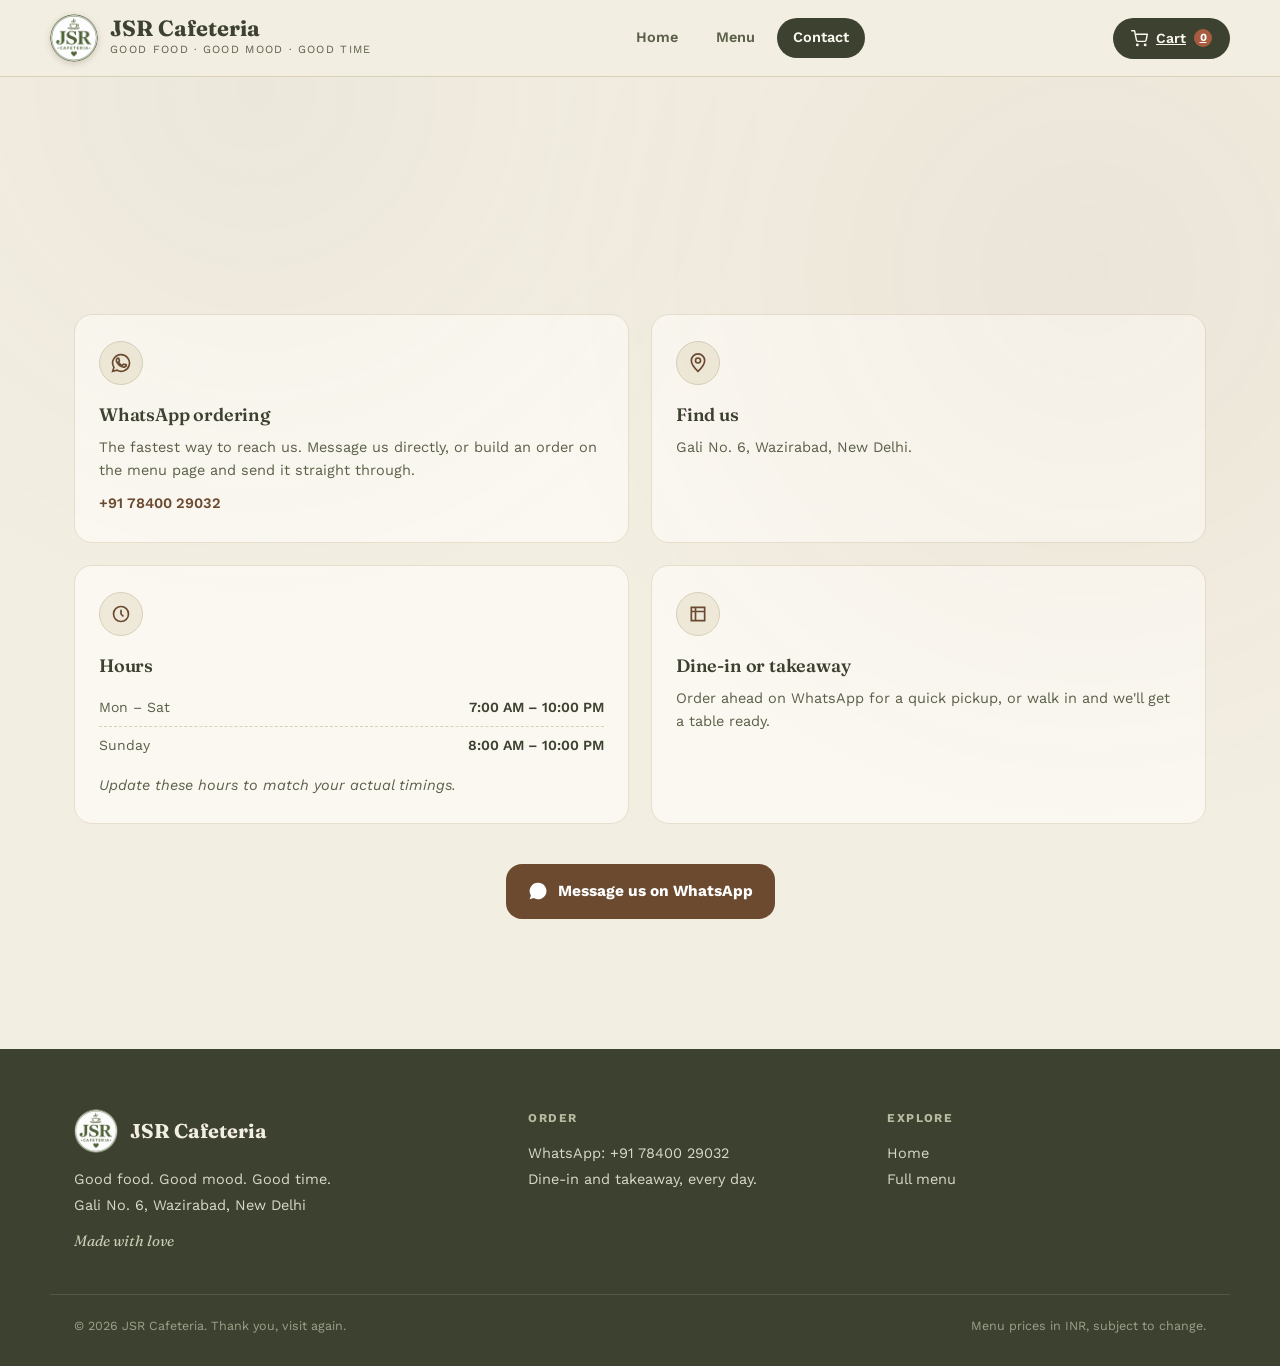
==== contact.html @ 64169c13 "Initial commit" ====
<!DOCTYPE html>
<html lang="en">
<head>
<meta charset="UTF-8">
<meta name="viewport" content="width=device-width, initial-scale=1.0">
<title>Contact | JSR Cafeteria</title>
<link rel="preconnect" href="https://fonts.googleapis.com">
<link rel="preconnect" href="https://fonts.gstatic.com" crossorigin>
<link href="https://fonts.googleapis.com/css2?family=Fraunces:ital,opsz,wght@0,9..144,400;0,9..144,500;0,9..144,600;0,9..144,700;1,9..144,500&family=Work+Sans:wght@400;500;600;700&display=swap" rel="stylesheet">
<link rel="icon" href="assets/favicon.ico" sizes="any">
<link rel="icon" href="assets/favicon-32.png" type="image/png" sizes="32x32">
<link rel="icon" href="assets/favicon-192.png" type="image/png" sizes="192x192">
<link rel="apple-touch-icon" href="assets/apple-touch-icon.png">
<link rel="stylesheet" href="assets/style.css">
</head>
<body>

<header>
  <div class="header-inner wrap" style="padding-left:0;padding-right:0;">
    <a class="brand" href="index.html">
      <img src="assets/logo.png" alt="JSR Cafeteria logo">
      <div class="brand-text">
        <div class="name">JSR Cafeteria</div>
        <div class="tag">Good food &middot; Good mood &middot; Good time</div>
      </div>
    </a>
    <nav class="main-nav" id="mainNav">
      <a href="index.html">Home</a>
      <a href="menu.html">Menu</a>
      <a href="contact.html" class="active">Contact</a>
    </nav>
    <div class="header-right">
      <a class="cart-btn" href="menu.html" aria-label="Go to cart">
        <svg width="17" height="17" viewBox="0 0 24 24" fill="none" stroke="currentColor" stroke-width="2" stroke-linecap="round" stroke-linejoin="round"><circle cx="9" cy="21" r="1"></circle><circle cx="20" cy="21" r="1"></circle><path d="M1 1h4l2.68 13.39a2 2 0 0 0 2 1.61h9.72a2 2 0 0 0 2-1.61L23 6H6"></path></svg>
        <span>Cart</span>
        <span class="cart-count">0</span>
      </a>
      <button class="nav-toggle" id="navToggle" aria-label="Toggle menu">
        <svg viewBox="0 0 24 24" fill="none" stroke="currentColor" stroke-width="2"><path d="M3 6h18M3 12h18M3 18h18"/></svg>
      </button>
    </div>
  </div>
</header>

<main class="wrap" style="padding:60px 24px 20px;">
  <div class="section-head">
    <div class="kicker">Get in touch</div>
    <h2>Visit or order ahead</h2>
    <p>Order for pickup or dine-in, or just drop by, we're always brewing something.</p>
  </div>

  <div class="contact-grid">
    <div class="contact-card">
      <div class="icon"><svg viewBox="0 0 24 24" fill="none" stroke="currentColor" stroke-width="2"><path d="M17.5 14.4c-.3-.1-1.7-.9-2-1-.3-.1-.5-.1-.7.1-.2.3-.8 1-.9 1.1-.2.2-.3.2-.6.1-.3-.1-1.3-.5-2.4-1.5-.9-.8-1.5-1.8-1.7-2.1-.2-.3 0-.5.1-.6.1-.1.3-.3.4-.5.1-.1.2-.3.3-.4.1-.2 0-.4 0-.5S9.4 7 9.2 6.5c-.2-.5-.4-.4-.6-.4h-.5c-.2 0-.5.1-.7.3-.3.3-1 1-1 2.4s1 2.8 1.2 3c.1.2 2.1 3.2 5 4.4.7.3 1.3.5 1.7.6.7.2 1.4.2 1.9.1.6-.1 1.7-.7 2-1.4.2-.7.2-1.2.2-1.4-.1-.1-.3-.2-.6-.3z"/><path d="M12 2a10 10 0 0 0-8.5 15.3L2 22l4.9-1.5A10 10 0 1 0 12 2z"/></svg></div>
      <h3>WhatsApp ordering</h3>
      <p>The fastest way to reach us. Message us directly, or build an order on the menu page and send it straight through.</p>
      <p style="margin-top:10px;"><a href="https://wa.me/917840029032" target="_blank" rel="noopener">+91 78400 29032</a></p>
    </div>

    <div class="contact-card">
      <div class="icon"><svg viewBox="0 0 24 24" fill="none" stroke="currentColor" stroke-width="2"><path d="M12 22s8-7.5 8-13a8 8 0 0 0-16 0c0 5.5 8 13 8 13z"/><circle cx="12" cy="9" r="3"/></svg></div>
      <h3>Find us</h3>
      <p>Gali No. 6, Wazirabad, New Delhi.</p>
    </div>

    <div class="contact-card">
      <div class="icon"><svg viewBox="0 0 24 24" fill="none" stroke="currentColor" stroke-width="2"><circle cx="12" cy="12" r="9"/><path d="M12 7v5l3 3"/></svg></div>
      <h3>Hours</h3>
      <ul class="hours-list">
        <li><span>Mon &ndash; Sat</span><span>7:00 AM &ndash; 10:00 PM</span></li>
        <li><span>Sunday</span><span>8:00 AM &ndash; 10:00 PM</span></li>
      </ul>
      <p class="placeholder-note">Update these hours to match your actual timings.</p>
    </div>

    <div class="contact-card">
      <div class="icon"><svg viewBox="0 0 24 24" fill="none" stroke="currentColor" stroke-width="2"><path d="M4 4h16v16H4z"/><path d="M4 9h16M9 4v16"/></svg></div>
      <h3>Dine-in or takeaway</h3>
      <p>Order ahead on WhatsApp for a quick pickup, or walk in and we'll get a table ready.</p>
    </div>
  </div>

  <div style="text-align:center; margin:40px 0 70px;">
    <a class="whatsapp-cta" href="https://wa.me/917840029032" target="_blank" rel="noopener" style="display:inline-flex;">
      <svg viewBox="0 0 24 24" fill="currentColor"><path d="M17.5 14.4c-.3-.1-1.7-.9-2-1-.3-.1-.5-.1-.7.1-.2.3-.8 1-.9 1.1-.2.2-.3.2-.6.1-.3-.1-1.3-.5-2.4-1.5-.9-.8-1.5-1.8-1.7-2.1-.2-.3 0-.5.1-.6.1-.1.3-.3.4-.5.1-.1.2-.3.3-.4.1-.2 0-.4 0-.5S9.4 7 9.2 6.5c-.2-.5-.4-.4-.6-.4h-.5c-.2 0-.5.1-.7.3-.3.3-1 1-1 2.4s1 2.8 1.2 3c.1.2 2.1 3.2 5 4.4.7.3 1.3.5 1.7.6.7.2 1.4.2 1.9.1.6-.1 1.7-.7 2-1.4.2-.7.2-1.2.2-1.4-.1-.1-.3-.2-.6-.3z"/><path d="M12 2a10 10 0 0 0-8.5 15.3L2 22l4.9-1.5A10 10 0 1 0 12 2z"/></svg>
      Message us on WhatsApp
    </a>
  </div>
</main>

<footer>
  <div class="wrap footer-inner">
    <div>
      <div class="footer-brand">
        <img src="assets/logo.png" alt="JSR Cafeteria">
        <div class="name">JSR Cafeteria</div>
      </div>
      <p>Good food. Good mood. Good time.</p>
      <p>Gali No. 6, Wazirabad, New Delhi</p>
      <p class="script">Made with love</p>
    </div>
    <div>
      <h4>Order</h4>
      <p><a href="https://wa.me/917840029032" target="_blank" rel="noopener">WhatsApp: +91 78400 29032</a></p>
      <p>Dine-in and takeaway, every day.</p>
    </div>
    <div>
      <h4>Explore</h4>
      <p><a href="index.html">Home</a></p>
      <p><a href="menu.html">Full menu</a></p>
    </div>
  </div>
  <div class="wrap footer-bottom">
    <span>&copy; <span id="year"></span> JSR Cafeteria. Thank you, visit again.</span>
    <span>Menu prices in INR, subject to change.</span>
  </div>
</footer>

<script src="assets/nav.js"></script>
</body>
</html>
---- assets/style.css ----
:root{
    --cream: #F3EEE2;
    --cream-2: #FBF8F1;
    --paper: #EFE9D9;
    --ink: #3C4130;
    --ink-soft: #5B6049;
    --sage: #7C8264;
    --sage-deep: #545A40;
    --brown: #6B4A30;
    --brown-deep: #4A331F;
    --line: #D8D0BA;
    --line-soft: #E5DFCC;
    --heart: #A85C3F;
    --shadow: 0 10px 30px rgba(60,50,30,0.10);
  }

  *{box-sizing:border-box; margin:0; padding:0;}

  html{scroll-behavior:smooth;}

  body{
    background:var(--cream);
    color:var(--ink);
    font-family:'Work Sans', sans-serif;
    font-size:16px;
    line-height:1.5;
    -webkit-font-smoothing:antialiased;
  }

  h1,h2,h3, .display{
    font-family:'Fraunces', serif;
    color:var(--ink);
    font-weight:600;
    letter-spacing:-0.01em;
  }

  a{color:inherit;}

  img{max-width:100%; display:block;}

  .wrap{max-width:1180px; margin:0 auto; padding:0 24px;}

  /* Texture */
  body::before{
    content:"";
    position:fixed; inset:0;
    background-image:
      radial-gradient(circle at 20% 10%, rgba(124,130,100,0.05), transparent 40%),
      radial-gradient(circle at 85% 30%, rgba(107,74,48,0.05), transparent 45%);
    pointer-events:none;
    z-index:0;
  }

  /* ---------- HEADER ---------- */
  header{
    position:sticky; top:0; z-index:40;
    background:rgba(243,238,226,0.92);
    backdrop-filter:blur(8px);
    border-bottom:1px solid var(--line);
    transition:box-shadow 0.3s ease, background 0.3s ease;
  }
  header.scrolled{
    box-shadow:0 8px 24px rgba(60,50,30,0.08);
    background:rgba(243,238,226,0.98);
  }
  .header-inner{
    display:flex; align-items:center; justify-content:space-between;
    padding:14px 24px;
  }
  .brand{display:flex; align-items:center; gap:12px; text-decoration:none;}
  .brand img{width:48px; height:48px; border-radius:50%; box-shadow:0 2px 6px rgba(60,50,30,0.18);}
  .brand-text .name{font-family:'Fraunces',serif; font-size:22px; font-weight:700; line-height:1; color:var(--ink);}
  .brand-text .tag{font-size:11px; letter-spacing:0.12em; color:var(--ink-soft); text-transform:uppercase; margin-top:3px;}

  .main-nav{
    display:flex; align-items:center; gap:6px;
  }
  .main-nav a{
    text-decoration:none;
    color:var(--ink-soft);
    font-family:'Work Sans',sans-serif;
    font-weight:600;
    font-size:14.5px;
    padding:9px 16px;
    border-radius:20px;
    transition:background 0.2s ease, color 0.2s ease;
  }
  .main-nav a:hover{background:var(--paper); color:var(--ink);}
  .main-nav a.active{background:var(--ink); color:var(--cream-2);}

  .header-right{display:flex; align-items:center; gap:10px;}

  .nav-toggle{
    display:none;
    background:none; border:1px solid var(--line);
    width:40px; height:40px; border-radius:12px;
    align-items:center; justify-content:center;
    cursor:pointer;
  }
  .nav-toggle svg{width:20px; height:20px;}

  @media (max-width:760px){
    .main-nav{
      display:none;
      position:absolute; top:100%; left:0; right:0;
      background:var(--cream-2);
      border-bottom:1px solid var(--line);
      flex-direction:column;
      padding:10px 20px 18px;
      gap:2px;
      box-shadow:0 14px 24px rgba(60,50,30,0.08);
    }
    .main-nav.open{display:flex;}
    .main-nav a{padding:12px 14px; border-radius:10px;}
    .nav-toggle{display:flex;}
    header{position:sticky;}
    .header-inner{position:relative;}
  }

  .cart-btn{
    position:relative;
    display:flex; align-items:center; gap:8px;
    background:var(--ink);
    color:var(--cream-2);
    border:none;
    padding:10px 18px;
    border-radius:30px;
    font-family:'Work Sans',sans-serif;
    font-weight:600;
    font-size:14px;
    cursor:pointer;
    transition:transform 0.15s ease, background 0.15s ease;
  }
  .cart-btn:hover{background:var(--brown-deep); transform:translateY(-1px);}
  .cart-count{
    background:var(--heart);
    color:#fff;
    font-size:11px;
    font-weight:700;
    min-width:18px; height:18px;
    border-radius:50%;
    display:flex; align-items:center; justify-content:center;
    padding:0 4px;
    transition:transform 0.2s ease;
  }
  .cart-count.bump{animation:countBump 0.4s cubic-bezier(.34,1.56,.64,1);}
  @keyframes countBump{
    0%{transform:scale(1);}
    35%{transform:scale(1.5);}
    100%{transform:scale(1);}
  }
  .brand img{
    animation:logoIn 0.7s cubic-bezier(.2,.7,.3,1);
  }
  @keyframes logoIn{
    from{opacity:0; transform:scale(0.7) rotate(-12deg);}
    to{opacity:1; transform:scale(1) rotate(0);}
  }

  /* ---------- HERO ---------- */
  .hero{
    position:relative;
    padding:64px 24px 56px;
    overflow:hidden;
  }
  .hero-inner{
    max-width:1180px; margin:0 auto;
    display:grid;
    grid-template-columns:1.2fr 0.8fr;
    gap:48px;
    align-items:center;
  }
  .hero-eyebrow{
    display:flex; align-items:center; gap:10px;
    font-size:13px; letter-spacing:0.08em; color:var(--sage-deep);
    text-transform:uppercase; font-weight:600; margin-bottom:18px;
    opacity:0;
    animation:fadeUp 0.7s ease 0.05s forwards;
  }
  .hero-eyebrow .rule{width:34px; height:1px; background:var(--sage-deep);}
  .hero h1{
    font-size:clamp(36px, 5vw, 58px);
    line-height:1.06;
    max-width:11.5ch;
    opacity:0;
    animation:fadeUp 0.75s ease 0.15s forwards;
  }
  .hero h1 em{font-style:italic; color:var(--brown);}
  .hero p.lede{
    margin-top:20px;
    font-size:17px;
    color:var(--ink-soft);
    max-width:46ch;
    opacity:0;
    animation:fadeUp 0.75s ease 0.28s forwards;
  }
  .hero-actions{
    margin-top:32px; display:flex; gap:16px; flex-wrap:wrap;
    opacity:0;
    animation:fadeUp 0.75s ease 0.4s forwards;
  }
  @keyframes fadeUp{
    from{opacity:0; transform:translateY(16px);}
    to{opacity:1; transform:translateY(0);}
  }
  .btn-primary{
    background:var(--brown);
    color:#fff;
    border:none;
    padding:15px 30px;
    border-radius:30px;
    font-family:'Work Sans',sans-serif;
    font-weight:600;
    font-size:15px;
    cursor:pointer;
    transition:background 0.15s ease, transform 0.15s ease;
  }
  .btn-primary:hover{background:var(--brown-deep); transform:translateY(-2px); box-shadow:0 10px 22px rgba(107,74,48,0.28);}
  .btn-primary:active{transform:translateY(0) scale(0.97);}
  .btn-ghost{
    background:transparent;
    color:var(--ink);
    border:1px solid var(--line);
    padding:14px 26px;
    border-radius:30px;
    font-family:'Work Sans',sans-serif;
    font-weight:600;
    font-size:15px;
    cursor:pointer;
    transition:border-color 0.2s ease, transform 0.2s ease;
  }
  .btn-ghost:hover{border-color:var(--ink); transform:translateY(-2px);}
  .btn-ghost:active{transform:translateY(0) scale(0.97);}

  .hero-badges{
    display:flex; gap:22px; margin-top:38px; flex-wrap:wrap;
    opacity:0;
    animation:fadeUp 0.75s ease 0.5s forwards;
  }
  .hero-badges .b{font-size:12px; letter-spacing:0.05em; color:var(--ink-soft); display:flex; align-items:center; gap:7px; text-transform:uppercase;}
  .hero-badges svg{width:14px; height:14px; flex:none;}

  .hero-visual{
    position:relative;
    display:flex; align-items:center; justify-content:center;
    opacity:0;
    animation:heroVisualIn 0.9s cubic-bezier(.2,.7,.3,1) 0.15s forwards;
  }
  @keyframes heroVisualIn{
    from{opacity:0; transform:scale(0.85) rotate(-4deg);}
    to{opacity:1; transform:scale(1) rotate(0);}
  }
  .hero-ring{
    position:relative;
    width:340px; height:340px;
    border-radius:50%;
    background:var(--cream-2);
    border:1px solid var(--line);
    display:flex; align-items:center; justify-content:center;
    box-shadow:var(--shadow);
    animation:floatRing 5s ease-in-out infinite;
  }
  @keyframes floatRing{
    0%,100%{transform:translateY(0);}
    50%{transform:translateY(-10px);}
  }
  .hero-ring::before{
    content:"";
    position:absolute; inset:14px;
    border-radius:50%;
    border:1px dashed var(--line);
    animation:spinSlow 40s linear infinite;
  }
  @keyframes spinSlow{
    from{transform:rotate(0);}
    to{transform:rotate(360deg);}
  }
  .hero-ring img{width:230px; height:230px; border-radius:50%;}
  .leaf-deco{
    position:absolute;
    opacity:0.55;
    animation:leafSway 6s ease-in-out infinite;
  }
  .leaf-deco.l1{top:-10px; left:-30px; width:90px; transform:rotate(-18deg); animation-delay:0.2s;}
  .leaf-deco.l2{bottom:-6px; right:-36px; width:100px; transform:rotate(200deg); animation-delay:1s;}
  @keyframes leafSway{
    0%,100%{transform:rotate(var(--r,0deg)) translateY(0);}
    50%{transform:rotate(var(--r,0deg)) translateY(-8px);}
  }

  /* ---------- SECTION LABELS ---------- */
  .section-head{
    text-align:center;
    max-width:560px;
    margin:0 auto 40px;
    opacity:0; transform:translateY(18px);
    transition:opacity 0.7s ease, transform 0.7s ease;
  }
  .section-head.in-view{opacity:1; transform:translateY(0);}
  .section-head .kicker{
    font-size:12px; letter-spacing:0.14em; text-transform:uppercase;
    color:var(--sage-deep); font-weight:600; margin-bottom:10px;
  }
  .section-head h2{font-size:clamp(28px,3.4vw,36px);}
  .section-head p{color:var(--ink-soft); margin-top:10px; font-size:15px;}

  /* ---------- MENU NAV ---------- */
  .menu-section{padding:70px 0 30px; position:relative; z-index:1;}

  .cat-nav{
    position:sticky; top:73px; z-index:30;
    background:var(--cream);
    padding:14px 0;
    border-bottom:1px solid var(--line-soft);
    margin-bottom:44px;
  }
  .cat-nav-inner{
    display:flex; gap:10px; overflow-x:auto;
    padding:0 24px;
    scrollbar-width:none;
  }
  .cat-nav-inner::-webkit-scrollbar{display:none;}
  .cat-chip{
    flex:none;
    padding:9px 18px;
    border-radius:20px;
    border:1px solid var(--line);
    background:var(--cream-2);
    color:var(--ink-soft);
    font-size:13.5px;
    font-weight:600;
    cursor:pointer;
    white-space:nowrap;
    transition:all 0.15s ease;
  }
  .cat-chip.active, .cat-chip:hover{
    background:var(--ink);
    color:var(--cream-2);
    border-color:var(--ink);
  }

  /* ---------- MENU CATEGORY BLOCKS ---------- */
  .cat-block{
    margin-bottom:64px; scroll-margin-top:150px;
    opacity:0; transform:translateY(24px);
    transition:opacity 0.7s ease, transform 0.7s ease;
  }
  .cat-block.in-view{opacity:1; transform:translateY(0);}
  .cat-title{
    display:flex; align-items:center; gap:14px;
    margin-bottom:26px;
  }
  .cat-title .icon{
    width:38px; height:38px; border-radius:50%;
    background:var(--cream-2); border:1px solid var(--line);
    display:flex; align-items:center; justify-content:center;
    color:var(--brown);
    flex:none;
    transition:transform 0.3s ease, background 0.3s ease;
  }
  .cat-block.in-view .cat-title .icon{
    animation:iconPop 0.5s cubic-bezier(.34,1.56,.64,1) 0.15s backwards;
  }
  @keyframes iconPop{
    from{transform:scale(0.4) rotate(-20deg); opacity:0;}
    to{transform:scale(1) rotate(0); opacity:1;}
  }
  .cat-title .icon svg{width:18px; height:18px;}
  .cat-title h3{font-size:22px; letter-spacing:0.01em;}
  .cat-title .count{font-size:12px; color:var(--ink-soft); margin-left:4px;}
  .cat-title::after{
    content:"";
    flex:1; height:1px; background:var(--line);
    margin-left:8px;
  }

  .cat-banner{
    position:relative;
    width:100%;
    height:190px;
    border-radius:18px;
    overflow:hidden;
    margin-bottom:22px;
    background:var(--paper);
  }
  .cat-banner img{
    width:100%; height:100%; object-fit:cover;
    display:block;
    transition:transform 0.7s ease;
  }
  .cat-banner:hover img{transform:scale(1.08);}
  .cat-banner .banner-fallback{
    position:absolute; inset:0;
    display:flex; align-items:center; justify-content:center;
    background:linear-gradient(135deg, var(--paper), var(--line-soft));
    color:var(--brown);
  }
  .cat-banner .banner-fallback svg{width:44px; height:44px; opacity:0.6;}
  .cat-banner::after{
    content:"";
    position:absolute; inset:0;
    background:linear-gradient(0deg, rgba(60,50,30,0.42) 0%, rgba(60,50,30,0.02) 55%);
  }
  .cat-banner .cb-label{
    position:absolute; left:20px; bottom:16px;
    color:#fff;
    font-family:'Fraunces',serif;
    font-size:21px;
    font-weight:600;
    z-index:2;
    text-shadow:0 2px 10px rgba(0,0,0,0.25);
  }
  @media (max-width:520px){
    .cat-banner{height:140px;}
    .cat-banner .cb-label{font-size:18px;}
  }

  .item-grid{
    display:grid;
    grid-template-columns:repeat(auto-fill, minmax(300px, 1fr));
    gap:16px;
  }

  .item-card{
    background:var(--cream-2);
    border:1px solid var(--line-soft);
    border-radius:16px;
    padding:14px 16px;
    display:flex; align-items:center; justify-content:space-between;
    gap:14px;
    transition:border-color 0.2s ease, box-shadow 0.25s ease, transform 0.25s ease;
    opacity:0;
    transform:translateY(16px);
  }
  .item-card.in-view{
    animation:cardIn 0.55s cubic-bezier(.2,.7,.3,1) forwards;
  }
  @keyframes cardIn{
    to{opacity:1; transform:translateY(0);}
  }
  .item-card:hover{
    border-color:var(--line);
    box-shadow:0 10px 26px rgba(60,50,30,0.10);
    transform:translateY(-3px);
  }
  .item-card.just-added{
    animation:cardFlash 0.6s ease;
  }
  @keyframes cardFlash{
    0%{box-shadow:0 0 0 0 rgba(107,74,48,0.28);}
    40%{box-shadow:0 0 0 8px rgba(107,74,48,0.0);}
    100%{box-shadow:0 6px 18px rgba(60,50,30,0.06);}
  }

  .item-left{display:flex; align-items:center; gap:14px; min-width:0;}
  .item-thumb{
    width:58px; height:58px; flex:none;
    border-radius:14px;
    overflow:hidden;
    background:var(--paper);
    position:relative;
  }
  .item-thumb img{
    width:100%; height:100%; object-fit:cover;
    transition:transform 0.5s ease;
  }
  .item-card:hover .item-thumb img{transform:scale(1.12);}
  .item-thumb .thumb-fallback{
    position:absolute; inset:0;
    display:flex; align-items:center; justify-content:center;
    background:linear-gradient(135deg, var(--paper), var(--line-soft));
    color:var(--brown);
  }
  .item-thumb .thumb-fallback svg{width:22px; height:22px;}

  .item-info .num{font-size:11px; color:var(--sage-deep); font-weight:700; letter-spacing:0.04em;}
  .item-info .item-name{font-family:'Fraunces',serif; font-size:16px; font-weight:600; margin-top:1px; line-height:1.25;}
  .item-info .item-price{font-size:14px; color:var(--brown); font-weight:600; margin-top:5px;}

  .item-add{flex:none;}
  .add-btn{
    background:transparent;
    border:1.4px solid var(--ink);
    color:var(--ink);
    width:38px; height:38px;
    border-radius:50%;
    font-size:19px;
    cursor:pointer;
    display:flex; align-items:center; justify-content:center;
    transition:all 0.15s ease;
  }
  .add-btn:hover{background:var(--ink); color:var(--cream-2); transform:scale(1.06);}
  .add-btn:active{transform:scale(0.92);}
  .add-btn.pop{animation:popScale 0.35s ease;}
  @keyframes popScale{
    0%{transform:scale(1);}
    40%{transform:scale(0.8);}
    70%{transform:scale(1.15);}
    100%{transform:scale(1);}
  }

  .qty-stepper{
    display:flex; align-items:center; gap:0;
    border:1.4px solid var(--ink);
    border-radius:22px;
    overflow:hidden;
    animation:stepperIn 0.25s ease;
  }
  @keyframes stepperIn{
    from{opacity:0; transform:scale(0.85);}
    to{opacity:1; transform:scale(1);}
  }
  .qty-stepper button{
    width:34px; height:36px;
    background:transparent; border:none;
    font-size:16px; cursor:pointer; color:var(--ink);
  }
  .qty-stepper button:hover{background:var(--ink); color:var(--cream-2);}
  .qty-stepper .qty-val{
    width:26px; text-align:center; font-weight:700; font-size:14px;
  }

  /* ---------- ABOUT STRIP ---------- */
  .strip{
    border-top:1px solid var(--line);
    border-bottom:1px solid var(--line);
    padding:26px 0;
    margin:20px 0 0;
  }
  .strip-inner{
    display:flex; justify-content:center; flex-wrap:wrap;
    gap:14px 34px;
  }
  .strip-item{
    display:flex; align-items:center; gap:9px;
    font-size:13px; letter-spacing:0.03em;
    color:var(--ink-soft); font-weight:600;
    text-transform:uppercase;
  }
  .strip-item svg{width:15px; height:15px; color:var(--heart);}

  /* ---------- FOOTER ---------- */
  footer{
    background:var(--ink);
    color:var(--cream);
    padding:60px 0 30px;
    margin-top:40px;
  }
  .footer-inner{
    display:grid;
    grid-template-columns:1.3fr 1fr 1fr;
    gap:40px;
  }
  .footer-brand{display:flex; align-items:center; gap:12px; margin-bottom:14px;}
  .footer-brand img{width:44px; height:44px; border-radius:50%;}
  .footer-brand .name{font-family:'Fraunces',serif; font-size:20px; font-weight:700;}
  footer .script{
    font-family:'Fraunces',serif; font-style:italic; color:#C9CBB0;
    font-size:15px; margin-top:8px;
  }
  footer h4{font-size:12px; text-transform:uppercase; letter-spacing:0.12em; color:#B9BCA1; margin-bottom:14px;}
  footer p, footer a{color:#DAD9C9; font-size:14.5px; line-height:1.8; text-decoration:none;}
  footer a:hover{color:#fff;}
  .footer-bottom{
    border-top:1px solid rgba(255,255,255,0.12);
    margin-top:40px; padding-top:22px;
    display:flex; justify-content:space-between; flex-wrap:wrap; gap:10px;
    font-size:12.5px; color:#9EA189;
  }

  /* ---------- CART DRAWER ---------- */
  .overlay{
    position:fixed; inset:0; background:rgba(30,26,16,0.42);
    opacity:0; pointer-events:none; transition:opacity 0.25s ease;
    z-index:50;
  }
  .overlay.show{opacity:1; pointer-events:auto;}

  .drawer{
    position:fixed; top:0; right:0; height:100%;
    width:420px; max-width:92vw;
    background:var(--cream-2);
    z-index:60;
    transform:translateX(100%);
    transition:transform 0.3s cubic-bezier(.4,0,.2,1);
    display:flex; flex-direction:column;
    box-shadow:-20px 0 40px rgba(0,0,0,0.15);
  }
  .drawer.show{transform:translateX(0);}

  .drawer-head{
    padding:22px 24px 18px;
    border-bottom:1px solid var(--line);
    display:flex; align-items:center; justify-content:space-between;
  }
  .drawer-head h3{font-size:20px;}
  .drawer-close{
    background:none; border:none; font-size:22px; cursor:pointer; color:var(--ink-soft);
    width:34px; height:34px; border-radius:50%;
  }
  .drawer-close:hover{background:var(--paper);}

  .drawer-body{flex:1; overflow-y:auto; padding:18px 24px;}
  .empty-cart{
    text-align:center; color:var(--ink-soft); padding:60px 10px;
    font-size:14.5px;
  }
  .empty-cart svg{width:46px; height:46px; margin:0 auto 14px; opacity:0.5;}

  .cart-line{
    display:flex; align-items:center; justify-content:space-between;
    padding:14px 0; border-bottom:1px solid var(--line-soft);
    gap:10px;
    animation:lineIn 0.35s ease;
  }
  @keyframes lineIn{
    from{opacity:0; transform:translateX(14px);}
    to{opacity:1; transform:translateX(0);}
  }
  .cart-line .cl-name{font-family:'Fraunces',serif; font-weight:600; font-size:15px;}
  .cart-line .cl-price{font-size:12.5px; color:var(--ink-soft); margin-top:3px;}
  .cart-line .cl-right{display:flex; align-items:center; gap:12px;}
  .cart-line .cl-total{font-weight:700; font-size:14px; width:56px; text-align:right; color:var(--brown); transition:transform 0.2s ease;}

  .drawer-foot{
    border-top:1px solid var(--line);
    padding:20px 24px 26px;
    background:var(--cream-2);
  }
  .order-type{
    display:flex; gap:8px; margin-bottom:14px;
  }
  .order-type button{
    flex:1; padding:9px; border-radius:10px; border:1px solid var(--line);
    background:transparent; font-size:13px; font-weight:600; color:var(--ink-soft); cursor:pointer;
  }
  .order-type button.active{background:var(--ink); color:var(--cream-2); border-color:var(--ink);}

  .field{margin-bottom:12px;}
  .field label{font-size:12px; color:var(--ink-soft); font-weight:600; display:block; margin-bottom:5px;}
  .field input, .field textarea{
    width:100%; padding:10px 12px; border-radius:10px;
    border:1px solid var(--line); background:var(--cream);
    font-family:'Work Sans',sans-serif; font-size:14px; color:var(--ink);
  }
  .field input:focus, .field textarea:focus{outline:2px solid var(--sage); outline-offset:1px;}
  .field textarea{resize:vertical; min-height:52px;}

  .subtotal-row{
    display:flex; justify-content:space-between; align-items:baseline;
    margin:16px 0 16px; padding-top:12px; border-top:1px dashed var(--line);
  }
  .subtotal-row .label{font-size:13px; color:var(--ink-soft); text-transform:uppercase; letter-spacing:0.05em;}
  .subtotal-row .amt{font-family:'Fraunces',serif; font-size:26px; font-weight:700; color:var(--ink);}

  .whatsapp-btn{
    width:100%;
    background:var(--brown);
    color:#fff; border:none;
    padding:16px; border-radius:14px;
    font-family:'Work Sans',sans-serif; font-weight:700; font-size:15px;
    display:flex; align-items:center; justify-content:center; gap:10px;
    cursor:pointer;
    transition:background 0.2s ease, transform 0.2s ease, box-shadow 0.2s ease;
  }
  .whatsapp-btn:hover{background:var(--brown-deep); transform:translateY(-2px); box-shadow:0 10px 24px rgba(107,74,48,0.3);}
  .whatsapp-btn:active{transform:translateY(0) scale(0.98);}
  .whatsapp-btn:disabled{background:#C9BFA9; cursor:not-allowed; transform:none; box-shadow:none;}
  .whatsapp-btn svg{width:19px; height:19px;}
  .whatsapp-btn.sending svg{animation:spinSlow 0.9s linear infinite;}

  .hint{font-size:11.5px; color:var(--ink-soft); text-align:center; margin-top:10px;}

  /* ---------- SUCCESS MODAL ---------- */
  .success-modal{
    position:fixed; inset:0; z-index:80;
    display:flex; align-items:center; justify-content:center;
    background:rgba(30,26,16,0.5);
    opacity:0; pointer-events:none;
    transition:opacity 0.25s ease;
    padding:20px;
  }
  .success-modal.show{opacity:1; pointer-events:auto;}
  .success-card{
    background:var(--cream-2);
    border-radius:22px;
    max-width:380px; width:100%;
    padding:38px 30px 30px;
    text-align:center;
    transform:translateY(14px) scale(0.97);
    transition:transform 0.25s ease;
    box-shadow:0 30px 60px rgba(0,0,0,0.25);
  }
  .success-modal.show .success-card{transform:translateY(0) scale(1);}
  .success-tick{
    width:64px; height:64px; border-radius:50%;
    background:var(--sage); color:#fff;
    display:flex; align-items:center; justify-content:center;
    margin:0 auto 20px;
  }
  .success-modal.show .success-tick{animation:tickPop 0.5s cubic-bezier(.34,1.56,.64,1) 0.15s backwards;}
  @keyframes tickPop{
    from{transform:scale(0); opacity:0;}
    to{transform:scale(1); opacity:1;}
  }
  .success-tick svg{
    width:30px; height:30px;
    stroke-dasharray:40;
    stroke-dashoffset:40;
  }
  .success-modal.show .success-tick svg{animation:tickDraw 0.5s ease 0.4s forwards;}
  @keyframes tickDraw{
    to{stroke-dashoffset:0;}
  }
  .success-card h3{font-size:22px; margin-bottom:10px;}
  .success-card p{font-size:14px; color:var(--ink-soft); line-height:1.6; margin-bottom:22px;}
  .success-card .order-ref{
    font-size:12px; color:var(--sage-deep); font-weight:700; letter-spacing:0.05em;
    background:var(--paper); display:inline-block; padding:6px 14px; border-radius:20px;
    margin-bottom:22px;
  }

  /* ---------- FLOATING CART (mobile) ---------- */
  .float-bar{
    position:fixed; left:16px; right:16px; bottom:16px; z-index:35;
    background:var(--ink); color:var(--cream-2);
    border-radius:18px; padding:14px 18px;
    display:none; align-items:center; justify-content:space-between;
    box-shadow:0 12px 30px rgba(0,0,0,0.25);
    cursor:pointer;
    transition:transform 0.2s ease;
  }
  .float-bar.show{display:flex; animation:floatBarIn 0.4s cubic-bezier(.2,.8,.3,1);}
  .float-bar:active{transform:scale(0.97);}
  @keyframes floatBarIn{
    from{opacity:0; transform:translateY(30px);}
    to{opacity:1; transform:translateY(0);}
  }
  .float-bar .fb-left{font-size:13px;}
  .float-bar .fb-left b{font-family:'Fraunces',serif; font-size:16px; display:block;}
  .float-bar .fb-right{font-weight:700; display:flex; align-items:center; gap:8px;}
  .float-bar .fb-right svg{animation:nudgeRight 1.6s ease-in-out infinite;}
  @keyframes nudgeRight{
    0%,100%{transform:translateX(0);}
    50%{transform:translateX(4px);}
  }

  @media (max-width:900px){
    .hero-inner{grid-template-columns:1fr; gap:36px;}
    .hero-visual{order:-1;}
    .hero-ring{width:220px; height:220px;}
    .hero-ring img{width:150px; height:150px;}
    .footer-inner{grid-template-columns:1fr; gap:30px;}
    .cat-nav{top:70px;}
  }
  @media (max-width:520px){
    .header-inner{padding:12px 16px;}
    .brand-text .name{font-size:18px;}
    .wrap{padding:0 16px;}
    .hero{padding:40px 16px 40px;}
    .item-grid{grid-template-columns:1fr;}
    .drawer{width:100%; max-width:100%;}
  }

  @media (prefers-reduced-motion: reduce){
    *{transition:none !important; scroll-behavior:auto !important; animation:none !important;}
    .hero-eyebrow, .hero h1, .hero p.lede, .hero-actions, .hero-badges, .hero-visual,
    .section-head, .cat-block, .item-card{opacity:1 !important; transform:none !important;}
  }
/* ---------- CONTACT PAGE ---------- */
.contact-grid{
  display:grid;
  grid-template-columns:1fr 1fr;
  gap:22px;
  margin-bottom:20px;
}
.contact-card{
  background:var(--cream-2);
  border:1px solid var(--line-soft);
  border-radius:18px;
  padding:26px 24px;
  transition:transform 0.25s ease, box-shadow 0.25s ease;
}
.contact-card:hover{transform:translateY(-3px); box-shadow:0 12px 26px rgba(60,50,30,0.08);}
.contact-card .icon{
  width:44px; height:44px; border-radius:50%;
  background:var(--paper); border:1px solid var(--line);
  display:flex; align-items:center; justify-content:center;
  color:var(--brown); margin-bottom:16px;
}
.contact-card .icon svg{width:20px; height:20px;}
.contact-card h3{font-size:18px; margin-bottom:8px;}
.contact-card p{color:var(--ink-soft); font-size:14.5px; line-height:1.6;}
.contact-card a{color:var(--brown); font-weight:600; text-decoration:none;}
.contact-card a:hover{text-decoration:underline;}

.hours-list{list-style:none; margin-top:10px;}
.hours-list li{
  display:flex; justify-content:space-between;
  padding:8px 0; border-bottom:1px dashed var(--line);
  font-size:14px; color:var(--ink-soft);
}
.hours-list li:last-child{border-bottom:none;}
.hours-list li span:last-child{color:var(--ink); font-weight:600;}

.whatsapp-cta{
  display:flex; align-items:center; justify-content:center; gap:10px;
  background:var(--brown); color:#fff;
  padding:16px 22px; border-radius:16px;
  font-family:'Work Sans',sans-serif; font-weight:700; font-size:15.5px;
  text-decoration:none;
  transition:background 0.2s ease, transform 0.2s ease;
}
.whatsapp-cta:hover{background:var(--brown-deep); transform:translateY(-2px);}
.whatsapp-cta svg{width:20px; height:20px;}

.placeholder-note{
  font-size:12.5px; color:var(--ink-soft); font-style:italic;
  margin-top:10px;
}

@media (max-width:700px){
  .contact-grid{grid-template-columns:1fr;}
}

/* ---------- HOME PAGE EXTRAS ---------- */
.home-highlights{
  display:grid;
  grid-template-columns:repeat(3, 1fr);
  gap:18px;
  margin:20px 0 60px;
}
.highlight-card{
  text-align:center;
  padding:28px 20px;
  background:var(--cream-2);
  border:1px solid var(--line-soft);
  border-radius:18px;
  opacity:0; transform:translateY(20px);
  transition:opacity 0.6s ease, transform 0.6s ease, box-shadow 0.25s ease, border-color 0.25s ease;
}
.highlight-card.in-view{opacity:1; transform:translateY(0);}
.highlight-card:hover{box-shadow:0 12px 26px rgba(60,50,30,0.08); border-color:var(--line);}
.highlight-card .icon{
  width:52px; height:52px; border-radius:50%;
  background:var(--paper); border:1px solid var(--line);
  display:flex; align-items:center; justify-content:center;
  color:var(--brown); margin:0 auto 16px;
}
.highlight-card .icon svg{width:24px; height:24px;}
.highlight-card h3{font-size:17px; margin-bottom:8px;}
.highlight-card p{font-size:13.5px; color:var(--ink-soft); line-height:1.6;}

.home-menu-preview{
  display:grid;
  grid-template-columns:repeat(3, 1fr);
  gap:16px;
  margin-bottom:24px;
}
.preview-card{
  position:relative;
  border-radius:16px;
  overflow:hidden;
  height:180px;
  opacity:0; transform:translateY(20px);
  transition:opacity 0.6s ease, transform 0.6s ease;
}
.preview-card.in-view{opacity:1; transform:translateY(0);}
.preview-card img{width:100%; height:100%; object-fit:cover; transition:transform 0.6s ease;}
.preview-card:hover img{transform:scale(1.08);}
.preview-card::after{
  content:"";
  position:absolute; inset:0;
  background:linear-gradient(0deg, rgba(60,50,30,0.5) 0%, rgba(60,50,30,0.05) 55%);
}
.preview-card span{
  position:absolute; left:16px; bottom:14px; z-index:2;
  color:#fff; font-family:'Fraunces',serif; font-weight:600; font-size:16px;
  text-shadow:0 2px 8px rgba(0,0,0,0.3);
}
.preview-card .fallback{
  position:absolute; inset:0;
  display:flex; align-items:center; justify-content:center;
  background:linear-gradient(135deg, var(--paper), var(--line-soft));
  color:var(--brown);
}
.preview-card .fallback svg{width:32px; height:32px; opacity:0.6;}

@media (max-width:760px){
  .home-highlights{grid-template-columns:1fr;}
  .home-menu-preview{grid-template-columns:1fr 1fr;}
}
@media (max-width:480px){
  .home-menu-preview{grid-template-columns:1fr;}
}
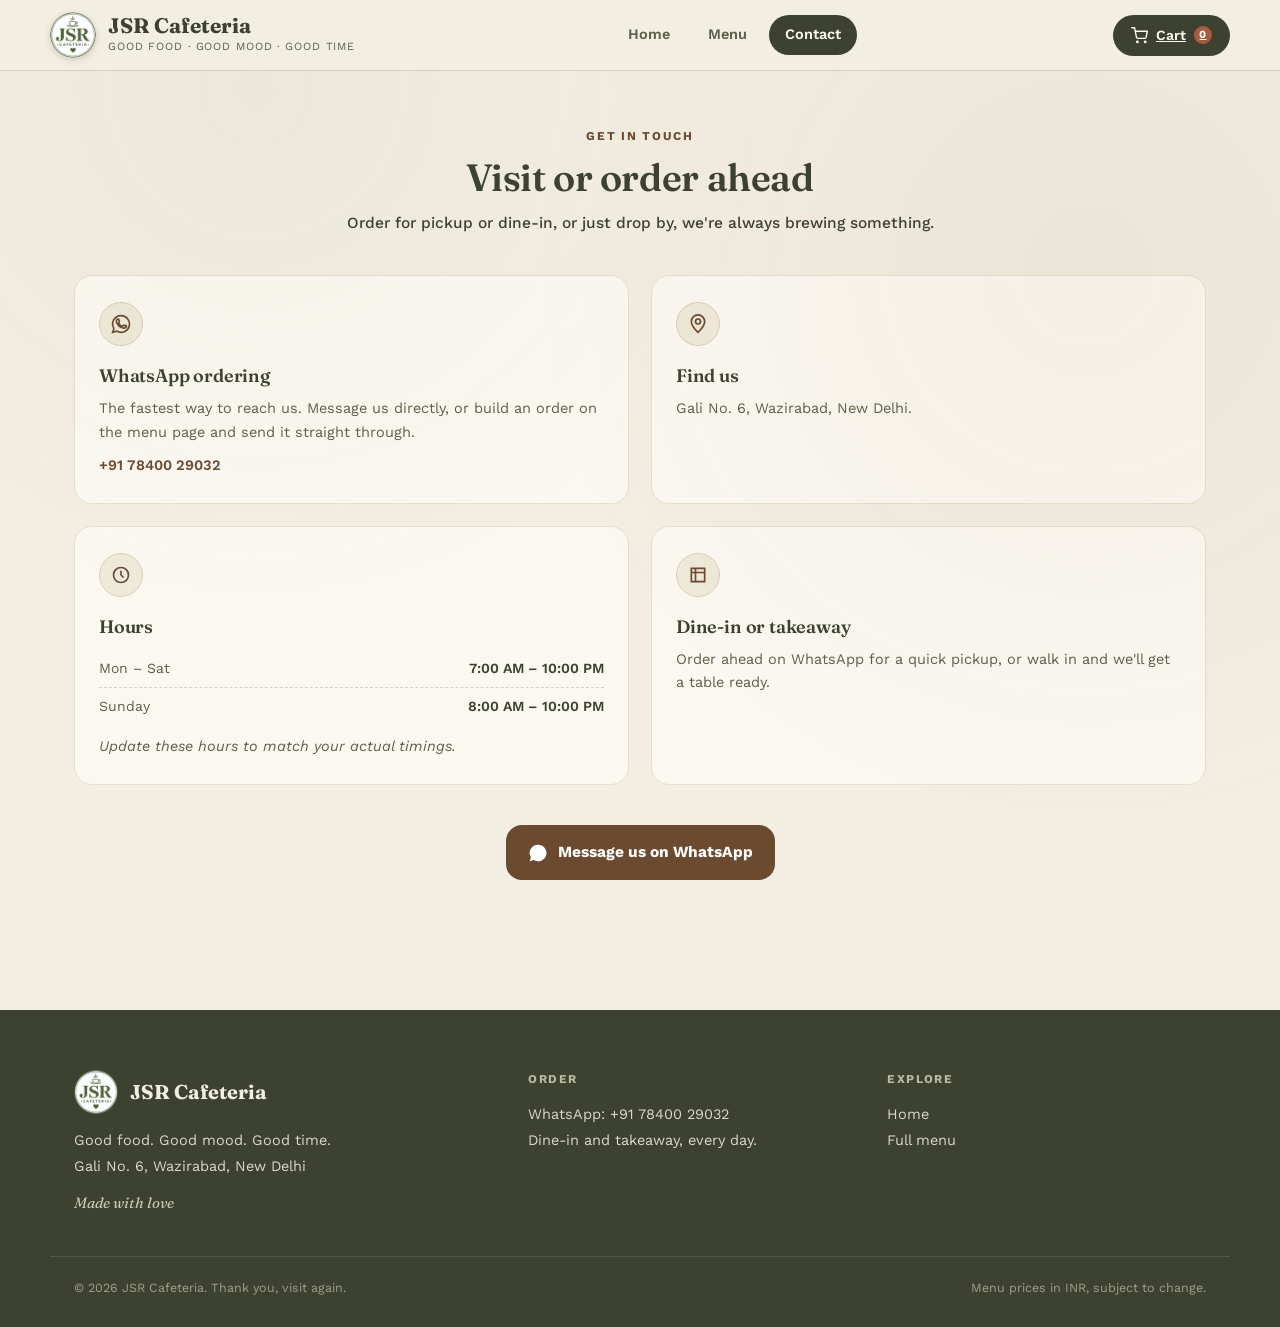
==== commit 921a966e: "Fix contact page header text contrast and visibility on mobile" ====
--- a/contact.html
+++ b/contact.html
@@ -42,7 +42,7 @@
   </div>
 </header>
 
-<main class="wrap" style="padding:60px 24px 20px;">
+<main class="wrap contact-main">
   <div class="section-head">
     <div class="kicker">Get in touch</div>
     <h2>Visit or order ahead</h2>
--- a/assets/style.css
+++ b/assets/style.css
@@ -65,12 +65,31 @@
   }
   .header-inner{
     display:flex; align-items:center; justify-content:space-between;
-    padding:14px 24px;
-  }
-  .brand{display:flex; align-items:center; gap:12px; text-decoration:none;}
-  .brand img{width:48px; height:48px; border-radius:50%; box-shadow:0 2px 6px rgba(60,50,30,0.18);}
-  .brand-text .name{font-family:'Fraunces',serif; font-size:22px; font-weight:700; line-height:1; color:var(--ink);}
-  .brand-text .tag{font-size:11px; letter-spacing:0.12em; color:var(--ink-soft); text-transform:uppercase; margin-top:3px;}
+    padding:12px 24px;
+    gap:16px;
+  }
+  .brand{
+    display:flex; align-items:center; gap:12px; text-decoration:none;
+    min-width:0;
+  }
+  .brand img{
+    width:46px; height:46px; border-radius:50%;
+    box-shadow:0 2px 6px rgba(60,50,30,0.18);
+    flex-shrink:0;
+    object-fit:cover;
+  }
+  .brand-text{
+    display:flex; flex-direction:column; justify-content:center;
+    min-width:0;
+  }
+  .brand-text .name{
+    font-family:'Fraunces',serif; font-size:21px; font-weight:700; line-height:1.1;
+    color:var(--ink); white-space:nowrap;
+  }
+  .brand-text .tag{
+    font-size:11px; letter-spacing:0.08em; color:var(--ink-soft); text-transform:uppercase;
+    margin-top:2px; white-space:nowrap; overflow:hidden; text-overflow:ellipsis;
+  }
 
   .main-nav{
     display:flex; align-items:center; gap:6px;
@@ -92,29 +111,112 @@
 
   .nav-toggle{
     display:none;
-    background:none; border:1px solid var(--line);
-    width:40px; height:40px; border-radius:12px;
+    background:var(--cream-2);
+    border:1px solid var(--line);
+    width:42px; height:42px;
+    border-radius:12px;
     align-items:center; justify-content:center;
     cursor:pointer;
-  }
-  .nav-toggle svg{width:20px; height:20px;}
+    color:var(--ink);
+    position:relative;
+    transition:background 0.2s ease, border-color 0.2s ease, transform 0.15s ease;
+    -webkit-tap-highlight-color:transparent;
+  }
+  .nav-toggle:hover{background:var(--paper); border-color:var(--ink-soft);}
+  .nav-toggle:active{transform:scale(0.92);}
+  .nav-toggle svg{
+    width:20px; height:20px;
+    transition:transform 0.3s cubic-bezier(.4,0,.2,1);
+  }
+  .nav-toggle.active svg{
+    transform:rotate(90deg);
+  }
+
+  /* Backdrop for mobile drawer */
+  .nav-backdrop{
+    position:fixed; inset:0;
+    background:rgba(25, 20, 10, 0.48);
+    backdrop-filter:blur(4px);
+    -webkit-backdrop-filter:blur(4px);
+    opacity:0;
+    pointer-events:none;
+    transition:opacity 0.28s cubic-bezier(.4,0,.2,1);
+    z-index:38;
+  }
+  .nav-backdrop.show{
+    opacity:1;
+    pointer-events:auto;
+  }
+  body.nav-locked{
+    overflow:hidden;
+  }
 
   @media (max-width:760px){
+    .header-inner{
+      position:relative;
+    }
     .main-nav{
-      display:none;
-      position:absolute; top:100%; left:0; right:0;
-      background:var(--cream-2);
-      border-bottom:1px solid var(--line);
+      display:flex;
+      position:absolute; top:calc(100% + 10px); left:14px; right:14px;
+      background:rgba(251, 248, 241, 0.98);
+      backdrop-filter:blur(16px);
+      -webkit-backdrop-filter:blur(16px);
+      border:1px solid rgba(216, 208, 186, 0.9);
+      border-radius:22px;
       flex-direction:column;
-      padding:10px 20px 18px;
-      gap:2px;
-      box-shadow:0 14px 24px rgba(60,50,30,0.08);
-    }
-    .main-nav.open{display:flex;}
-    .main-nav a{padding:12px 14px; border-radius:10px;}
+      padding:12px 10px;
+      gap:5px;
+      box-shadow:0 24px 48px rgba(60,50,30,0.22), 0 6px 16px rgba(60,50,30,0.08);
+      opacity:0;
+      transform:translateY(-14px) scale(0.97);
+      pointer-events:none;
+      visibility:hidden;
+      transition:opacity 0.26s cubic-bezier(.16,1,.3,1), transform 0.26s cubic-bezier(.16,1,.3,1), visibility 0.26s;
+      z-index:42;
+    }
+    .main-nav.open{
+      opacity:1;
+      transform:translateY(0) scale(1);
+      pointer-events:auto;
+      visibility:visible;
+    }
+    .main-nav a{
+      display:flex;
+      align-items:center;
+      justify-content:space-between;
+      padding:14px 18px;
+      border-radius:14px;
+      font-size:15.5px;
+      font-weight:600;
+      color:var(--ink);
+      border:1px solid transparent;
+      transition:all 0.18s ease;
+      -webkit-tap-highlight-color:transparent;
+    }
+    .main-nav a::after{
+      content:"→";
+      font-size:15px;
+      opacity:0.35;
+      transition:transform 0.18s ease, opacity 0.18s ease;
+    }
+    .main-nav a:hover, .main-nav a:active{
+      background:var(--paper);
+      color:var(--ink);
+    }
+    .main-nav a:active::after{
+      transform:translateX(4px);
+      opacity:0.9;
+    }
+    .main-nav a.active{
+      background:var(--ink);
+      color:var(--cream-2);
+      box-shadow:0 4px 14px rgba(60,50,30,0.18);
+    }
+    .main-nav a.active::after{
+      opacity:0.9;
+      color:var(--cream-2);
+    }
     .nav-toggle{display:flex;}
-    header{position:sticky;}
-    .header-inner{position:relative;}
   }
 
   .cart-btn{
@@ -291,18 +393,29 @@
   /* ---------- SECTION LABELS ---------- */
   .section-head{
     text-align:center;
-    max-width:560px;
+    max-width:620px;
     margin:0 auto 40px;
-    opacity:0; transform:translateY(18px);
-    transition:opacity 0.7s ease, transform 0.7s ease;
-  }
-  .section-head.in-view{opacity:1; transform:translateY(0);}
+    opacity:1;
+    transform:none;
+    color:var(--ink);
+  }
+  .section-head.in-view{opacity:1; transform:none;}
   .section-head .kicker{
     font-size:12px; letter-spacing:0.14em; text-transform:uppercase;
-    color:var(--sage-deep); font-weight:600; margin-bottom:10px;
-  }
-  .section-head h2{font-size:clamp(28px,3.4vw,36px);}
-  .section-head p{color:var(--ink-soft); margin-top:10px; font-size:15px;}
+    color:var(--brown); font-weight:700; margin-bottom:10px;
+  }
+  .section-head h2{
+    font-size:clamp(28px,3.4vw,38px);
+    color:var(--ink);
+    line-height:1.2;
+  }
+  .section-head p{
+    color:var(--ink);
+    margin-top:10px;
+    font-size:15.5px;
+    line-height:1.6;
+    font-weight:500;
+  }
 
   /* ---------- MENU NAV ---------- */
   .menu-section{padding:70px 0 30px; position:relative; z-index:1;}
@@ -454,11 +567,12 @@
 
   .item-left{display:flex; align-items:center; gap:14px; min-width:0;}
   .item-thumb{
-    width:58px; height:58px; flex:none;
-    border-radius:14px;
+    width:68px; height:68px; flex:none;
+    border-radius:15px;
     overflow:hidden;
     background:var(--paper);
     position:relative;
+    box-shadow:0 3px 8px rgba(60,50,30,0.10);
   }
   .item-thumb img{
     width:100%; height:100%; object-fit:cover;
@@ -475,7 +589,8 @@
 
   .item-info .num{font-size:11px; color:var(--sage-deep); font-weight:700; letter-spacing:0.04em;}
   .item-info .item-name{font-family:'Fraunces',serif; font-size:16px; font-weight:600; margin-top:1px; line-height:1.25;}
-  .item-info .item-price{font-size:14px; color:var(--brown); font-weight:600; margin-top:5px;}
+  .item-info .item-note{font-size:12px; color:var(--ink-soft); margin-top:2px; line-height:1.35; font-style:italic;}
+  .item-info .item-price{font-size:14px; color:var(--brown); font-weight:600; margin-top:4px;}
 
   .item-add{flex:none;}
   .add-btn{
@@ -746,20 +861,112 @@
   }
 
   @media (max-width:900px){
-    .hero-inner{grid-template-columns:1fr; gap:36px;}
-    .hero-visual{order:-1;}
+    .hero-inner{grid-template-columns:1fr; gap:36px; text-align:center;}
+    .hero-eyebrow{justify-content:center;}
+    .hero p.lede{margin-left:auto; margin-right:auto;}
+    .hero-actions{justify-content:center;}
+    .hero-badges{justify-content:center;}
+    .hero-visual{order:-1; margin-bottom:10px;}
     .hero-ring{width:220px; height:220px;}
     .hero-ring img{width:150px; height:150px;}
     .footer-inner{grid-template-columns:1fr; gap:30px;}
-    .cat-nav{top:70px;}
-  }
-  @media (max-width:520px){
-    .header-inner{padding:12px 16px;}
-    .brand-text .name{font-size:18px;}
+    .cat-nav{top:68px;}
+  }
+  @media (max-width:580px){
+    .header-inner{
+      padding:10px 16px;
+      gap:10px;
+    }
+    .brand{
+      gap:10px;
+    }
+    .brand img{
+      width:38px; height:38px;
+      border-radius:50%;
+      flex-shrink:0;
+    }
+    .brand-text .name{
+      font-size:18px;
+      line-height:1;
+      letter-spacing:-0.01em;
+    }
+    .brand-text .tag{
+      display:none; /* Prevents crowding the navbar header on mobile */
+    }
+    .header-right{
+      gap:8px;
+    }
+    .cart-btn{
+      padding:8px 12px;
+      gap:6px;
+      font-size:13px;
+    }
+    .cart-btn span:not(.cart-count){
+      display:none; /* Keep compact: only cart icon + badge */
+    }
+    .nav-toggle{
+      width:38px; height:38px;
+      border-radius:10px;
+    }
+    .nav-toggle svg{
+      width:20px; height:20px;
+    }
     .wrap{padding:0 16px;}
-    .hero{padding:40px 16px 40px;}
-    .item-grid{grid-template-columns:1fr;}
+    .hero{padding:30px 16px 36px;}
+    .hero h1{font-size:32px; max-width:100%;}
+    .hero p.lede{font-size:15px; color:var(--ink);}
+    .hero-actions{width:100%;}
+    .hero-actions .btn-primary, .hero-actions .btn-ghost{
+      width:100%;
+      text-align:center;
+      padding:13px 20px;
+    }
+    .section-head{
+      padding:0 4px;
+      margin-bottom:32px;
+    }
+    .section-head h2{
+      font-size:28px;
+      color:#2A2D22; /* High-contrast deep dark ink */
+    }
+    .section-head p{
+      font-size:15px;
+      color:#3C4130;
+      font-weight:500;
+    }
+    .section-head .kicker{
+      color:#545A40;
+    }
+    .hero-badges{gap:12px 18px;}
+    .hero-badges .b{font-size:11px;}
+    .cat-nav{top:62px; padding:10px 0; margin-bottom:28px;}
+    .cat-chip{padding:7px 14px; font-size:12.5px;}
+    .cat-block{margin-bottom:44px;}
+    .item-grid{grid-template-columns:1fr; gap:14px;}
+    .item-card{
+      padding:12px 14px;
+      border-radius:18px;
+      box-shadow:0 2px 8px rgba(60,50,30,0.05);
+    }
+    .item-left{gap:14px;}
+    .item-thumb{
+      width:68px; height:68px;
+      border-radius:14px;
+      box-shadow:0 3px 8px rgba(60,50,30,0.12);
+    }
+    .item-info .num{font-size:10.5px;}
+    .item-info .item-name{font-size:15.5px; line-height:1.25;}
+    .item-info .item-price{font-size:14px; margin-top:3px;}
+    .add-btn{width:36px; height:36px; font-size:18px;}
     .drawer{width:100%; max-width:100%;}
+    .drawer-body{padding:16px;}
+    .drawer-foot{padding:16px 16px 20px;}
+    .float-bar{
+      left:12px; right:12px; bottom:12px;
+      padding:12px 16px;
+      border-radius:16px;
+    }
+    .footer-bottom{flex-direction:column; gap:8px;}
   }
 
   @media (prefers-reduced-motion: reduce){
@@ -768,6 +975,14 @@
     .section-head, .cat-block, .item-card{opacity:1 !important; transform:none !important;}
   }
 /* ---------- CONTACT PAGE ---------- */
+.contact-main{
+  padding:56px 24px 20px;
+}
+@media (max-width:580px){
+  .contact-main{
+    padding:32px 16px 20px;
+  }
+}
 .contact-grid{
   display:grid;
   grid-template-columns:1fr 1fr;
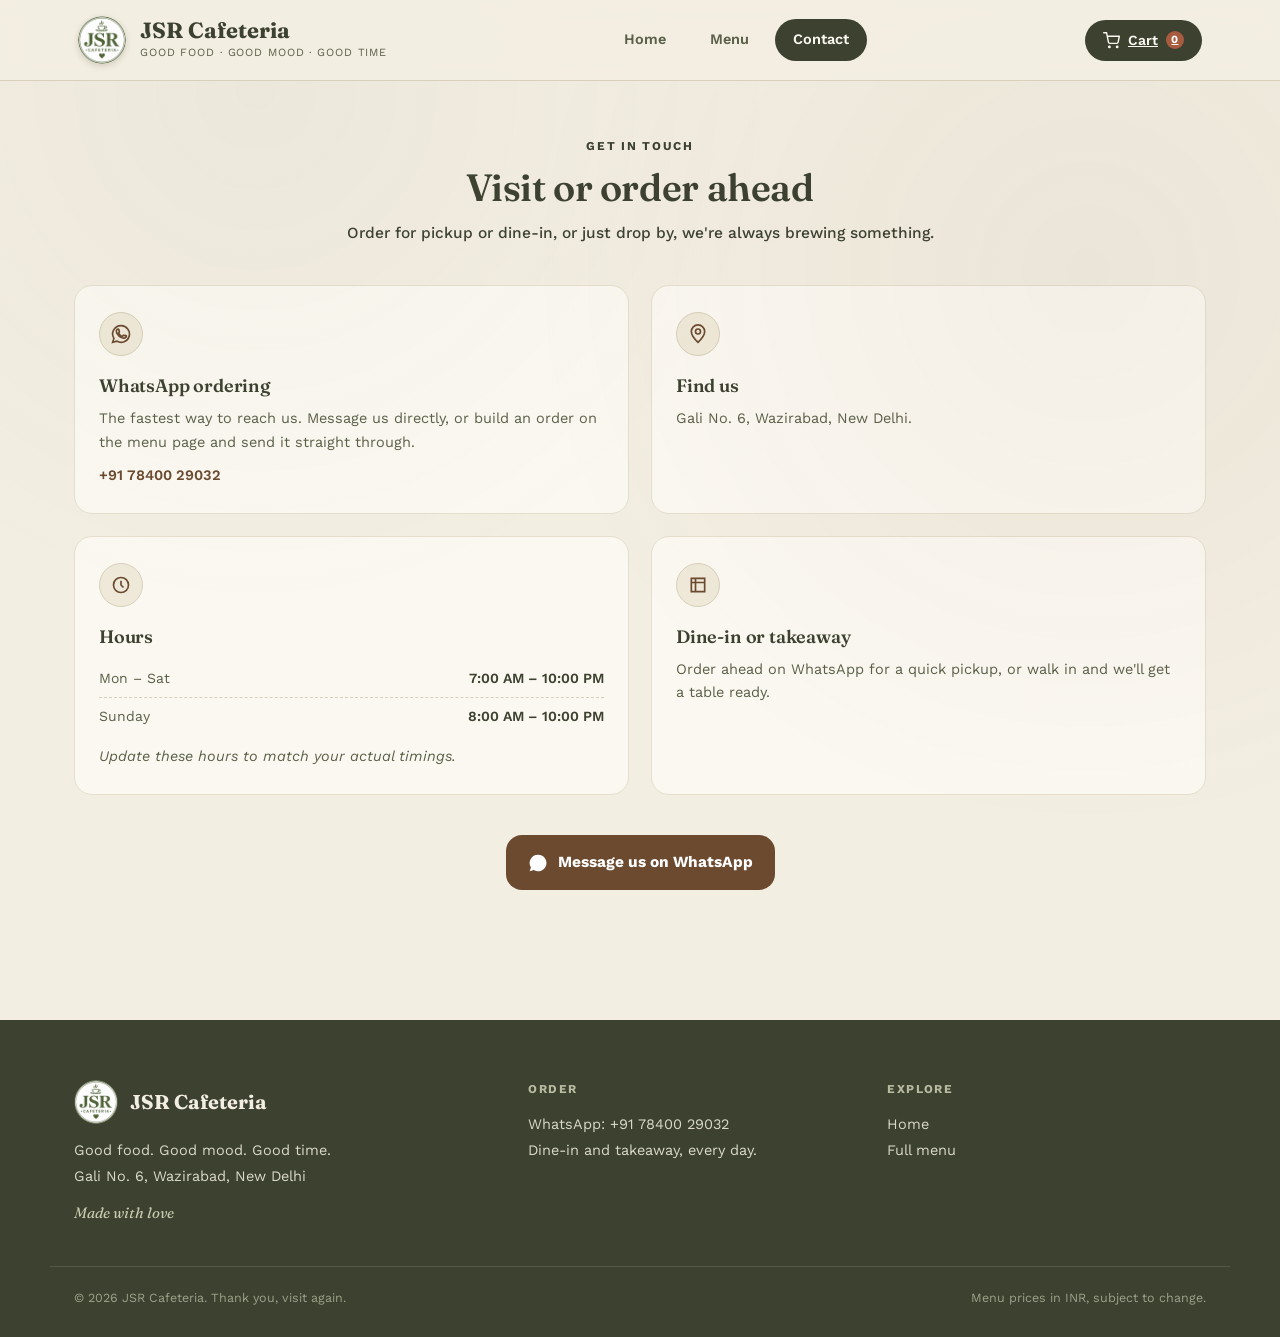
==== commit 916aaf4c: "Fix mobile navbar margin and padding by removing inline overrides and expanding container padding" ====
--- a/contact.html
+++ b/contact.html
@@ -16,7 +16,7 @@
 <body>
 
 <header>
-  <div class="header-inner wrap" style="padding-left:0;padding-right:0;">
+  <div class="header-inner wrap">
     <a class="brand" href="index.html">
       <img src="assets/logo.png" alt="JSR Cafeteria logo">
       <div class="brand-text">
--- a/assets/style.css
+++ b/assets/style.css
@@ -54,8 +54,9 @@
   /* ---------- HEADER ---------- */
   header{
     position:sticky; top:0; z-index:40;
-    background:rgba(243,238,226,0.92);
-    backdrop-filter:blur(8px);
+    background:rgba(243,238,226,0.94);
+    backdrop-filter:blur(10px);
+    -webkit-backdrop-filter:blur(10px);
     border-bottom:1px solid var(--line);
     transition:box-shadow 0.3s ease, background 0.3s ease;
   }
@@ -65,15 +66,15 @@
   }
   .header-inner{
     display:flex; align-items:center; justify-content:space-between;
-    padding:12px 24px;
-    gap:16px;
+    padding:16px 28px;
+    gap:20px;
   }
   .brand{
-    display:flex; align-items:center; gap:12px; text-decoration:none;
+    display:flex; align-items:center; gap:14px; text-decoration:none;
     min-width:0;
   }
   .brand img{
-    width:46px; height:46px; border-radius:50%;
+    width:48px; height:48px; border-radius:50%;
     box-shadow:0 2px 6px rgba(60,50,30,0.18);
     flex-shrink:0;
     object-fit:cover;
@@ -83,16 +84,17 @@
     min-width:0;
   }
   .brand-text .name{
-    font-family:'Fraunces',serif; font-size:21px; font-weight:700; line-height:1.1;
+    font-family:'Fraunces',serif; font-size:22px; font-weight:700; line-height:1.1;
     color:var(--ink); white-space:nowrap;
   }
   .brand-text .tag{
     font-size:11px; letter-spacing:0.08em; color:var(--ink-soft); text-transform:uppercase;
-    margin-top:2px; white-space:nowrap; overflow:hidden; text-overflow:ellipsis;
+    margin-top:3px; white-space:nowrap; overflow:hidden; text-overflow:ellipsis;
   }
 
   .main-nav{
-    display:flex; align-items:center; gap:6px;
+    display:flex; align-items:center; gap:8px;
+    margin:0 16px;
   }
   .main-nav a{
     text-decoration:none;
@@ -100,8 +102,8 @@
     font-family:'Work Sans',sans-serif;
     font-weight:600;
     font-size:14.5px;
-    padding:9px 16px;
-    border-radius:20px;
+    padding:10px 18px;
+    border-radius:22px;
     transition:background 0.2s ease, color 0.2s ease;
   }
   .main-nav a:hover{background:var(--paper); color:var(--ink);}
@@ -157,16 +159,17 @@
     }
     .main-nav{
       display:flex;
-      position:absolute; top:calc(100% + 10px); left:14px; right:14px;
+      position:absolute; top:calc(100% + 14px); left:16px; right:16px;
+      margin:0;
       background:rgba(251, 248, 241, 0.98);
-      backdrop-filter:blur(16px);
-      -webkit-backdrop-filter:blur(16px);
-      border:1px solid rgba(216, 208, 186, 0.9);
-      border-radius:22px;
+      backdrop-filter:blur(18px);
+      -webkit-backdrop-filter:blur(18px);
+      border:1px solid rgba(216, 208, 186, 0.95);
+      border-radius:24px;
       flex-direction:column;
-      padding:12px 10px;
-      gap:5px;
-      box-shadow:0 24px 48px rgba(60,50,30,0.22), 0 6px 16px rgba(60,50,30,0.08);
+      padding:16px 14px;
+      gap:10px;
+      box-shadow:0 24px 50px rgba(60,50,30,0.24), 0 6px 16px rgba(60,50,30,0.08);
       opacity:0;
       transform:translateY(-14px) scale(0.97);
       pointer-events:none;
@@ -184,9 +187,10 @@
       display:flex;
       align-items:center;
       justify-content:space-between;
-      padding:14px 18px;
-      border-radius:14px;
-      font-size:15.5px;
+      min-height:52px;
+      padding:16px 20px;
+      border-radius:16px;
+      font-size:16px;
       font-weight:600;
       color:var(--ink);
       border:1px solid transparent;
@@ -195,8 +199,8 @@
     }
     .main-nav a::after{
       content:"→";
-      font-size:15px;
-      opacity:0.35;
+      font-size:16px;
+      opacity:0.4;
       transition:transform 0.18s ease, opacity 0.18s ease;
     }
     .main-nav a:hover, .main-nav a:active{
@@ -204,16 +208,16 @@
       color:var(--ink);
     }
     .main-nav a:active::after{
-      transform:translateX(4px);
-      opacity:0.9;
+      transform:translateX(5px);
+      opacity:1;
     }
     .main-nav a.active{
       background:var(--ink);
       color:var(--cream-2);
-      box-shadow:0 4px 14px rgba(60,50,30,0.18);
+      box-shadow:0 6px 16px rgba(60,50,30,0.22);
     }
     .main-nav a.active::after{
-      opacity:0.9;
+      opacity:1;
       color:var(--cream-2);
     }
     .nav-toggle{display:flex;}
@@ -874,19 +878,19 @@
   }
   @media (max-width:580px){
     .header-inner{
-      padding:10px 16px;
-      gap:10px;
+      padding:16px 20px;
+      gap:16px;
     }
     .brand{
-      gap:10px;
+      gap:12px;
     }
     .brand img{
-      width:38px; height:38px;
+      width:40px; height:40px;
       border-radius:50%;
       flex-shrink:0;
     }
     .brand-text .name{
-      font-size:18px;
+      font-size:19px;
       line-height:1;
       letter-spacing:-0.01em;
     }
@@ -894,22 +898,23 @@
       display:none; /* Prevents crowding the navbar header on mobile */
     }
     .header-right{
+      gap:12px;
+    }
+    .cart-btn{
+      min-height:44px;
+      padding:10px 16px;
       gap:8px;
-    }
-    .cart-btn{
-      padding:8px 12px;
-      gap:6px;
-      font-size:13px;
+      font-size:13.5px;
     }
     .cart-btn span:not(.cart-count){
       display:none; /* Keep compact: only cart icon + badge */
     }
     .nav-toggle{
-      width:38px; height:38px;
-      border-radius:10px;
+      width:44px; height:44px;
+      border-radius:13px;
     }
     .nav-toggle svg{
-      width:20px; height:20px;
+      width:22px; height:22px;
     }
     .wrap{padding:0 16px;}
     .hero{padding:30px 16px 36px;}
@@ -978,9 +983,28 @@
 .contact-main{
   padding:56px 24px 20px;
 }
+.contact-main .section-head .kicker{
+  color: #3C4130 !important;
+  font-weight: 700;
+}
+.contact-main .section-head h2{
+  color: #3C4130 !important;
+}
+.contact-main .section-head p{
+  color: #3C4130 !important;
+}
 @media (max-width:580px){
   .contact-main{
     padding:32px 16px 20px;
+  }
+  .contact-main .section-head .kicker{
+    color: #3C4130 !important;
+  }
+  .contact-main .section-head h2{
+    color: #3C4130 !important;
+  }
+  .contact-main .section-head p{
+    color: #3C4130 !important;
   }
 }
 .contact-grid{
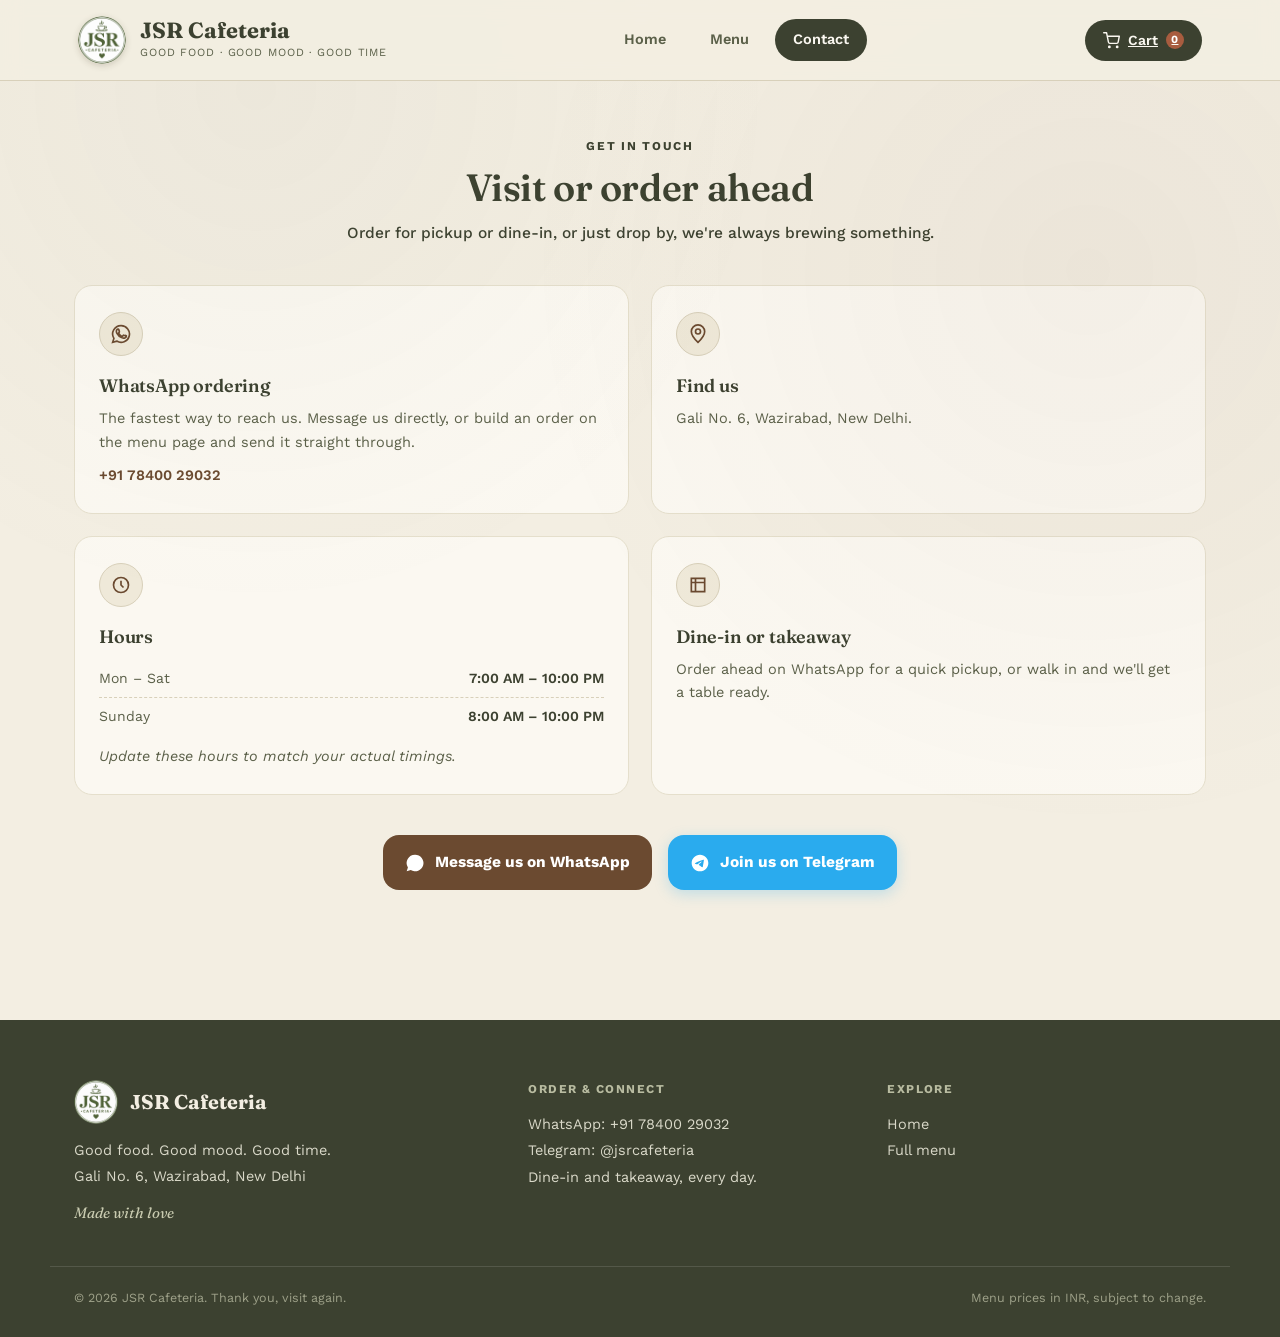
==== commit 7c5b1f6b: "Add Join us on Telegram button and channel links" ====
--- a/contact.html
+++ b/contact.html
@@ -80,10 +80,14 @@
     </div>
   </div>
 
-  <div style="text-align:center; margin:40px 0 70px;">
+  <div style="text-align:center; margin:40px 0 70px; display:flex; justify-content:center; gap:16px; flex-wrap:wrap;">
     <a class="whatsapp-cta" href="https://wa.me/917840029032" target="_blank" rel="noopener" style="display:inline-flex;">
       <svg viewBox="0 0 24 24" fill="currentColor"><path d="M17.5 14.4c-.3-.1-1.7-.9-2-1-.3-.1-.5-.1-.7.1-.2.3-.8 1-.9 1.1-.2.2-.3.2-.6.1-.3-.1-1.3-.5-2.4-1.5-.9-.8-1.5-1.8-1.7-2.1-.2-.3 0-.5.1-.6.1-.1.3-.3.4-.5.1-.1.2-.3.3-.4.1-.2 0-.4 0-.5S9.4 7 9.2 6.5c-.2-.5-.4-.4-.6-.4h-.5c-.2 0-.5.1-.7.3-.3.3-1 1-1 2.4s1 2.8 1.2 3c.1.2 2.1 3.2 5 4.4.7.3 1.3.5 1.7.6.7.2 1.4.2 1.9.1.6-.1 1.7-.7 2-1.4.2-.7.2-1.2.2-1.4-.1-.1-.3-.2-.6-.3z"/><path d="M12 2a10 10 0 0 0-8.5 15.3L2 22l4.9-1.5A10 10 0 1 0 12 2z"/></svg>
       Message us on WhatsApp
+    </a>
+    <a class="telegram-cta" href="https://t.me/jsrcafeteria" target="_blank" rel="noopener" style="display:inline-flex;">
+      <svg viewBox="0 0 24 24"><path d="M12 2C6.48 2 2 6.48 2 12s4.48 10 10 10 10-4.48 10-10S17.52 2 12 2zm4.64 6.8c-.15 1.58-.8 5.42-1.13 7.19-.14.75-.42 1-.68 1.03-.58.05-1.02-.38-1.58-.75-.88-.58-1.38-.94-2.23-1.5-.99-.65-.35-1.01.22-1.59.15-.15 2.71-2.48 2.76-2.69a.2.2 0 00-.05-.18c-.06-.05-.14-.03-.21-.02-.09.02-1.49.95-4.22 2.79-.4.27-.76.41-1.08.4-.36-.01-1.04-.2-1.55-.37-.63-.2-1.12-.31-1.08-.66.02-.18.27-.36.75-.55 2.92-1.27 4.86-2.11 5.83-2.51 2.78-1.16 3.35-1.36 3.73-1.36.08 0 .27.02.39.12.1.08.13.19.14.27-.01.06.01.24 0 .38z"/></svg>
+      Join us on Telegram
     </a>
   </div>
 </main>
@@ -100,8 +104,9 @@
       <p class="script">Made with love</p>
     </div>
     <div>
-      <h4>Order</h4>
+      <h4>Order &amp; Connect</h4>
       <p><a href="https://wa.me/917840029032" target="_blank" rel="noopener">WhatsApp: +91 78400 29032</a></p>
+      <p><a href="https://t.me/jsrcafeteria" target="_blank" rel="noopener">Telegram: @jsrcafeteria</a></p>
       <p>Dine-in and takeaway, every day.</p>
     </div>
     <div>
--- a/assets/style.css
+++ b/assets/style.css
@@ -338,6 +338,31 @@
   .btn-ghost:hover{border-color:var(--ink); transform:translateY(-2px);}
   .btn-ghost:active{transform:translateY(0) scale(0.97);}
 
+  .btn-telegram{
+    background:#2AABEE;
+    color:#fff !important;
+    border:none;
+    padding:14px 24px;
+    border-radius:30px;
+    font-family:'Work Sans',sans-serif;
+    font-weight:600;
+    font-size:15px;
+    cursor:pointer;
+    display:inline-flex;
+    align-items:center;
+    gap:8px;
+    text-decoration:none;
+    box-shadow:0 4px 14px rgba(42,171,238,0.28);
+    transition:background 0.2s ease, transform 0.2s ease, box-shadow 0.2s ease;
+  }
+  .btn-telegram:hover{
+    background:#229ED9;
+    transform:translateY(-2px);
+    box-shadow:0 8px 20px rgba(42,171,238,0.38);
+  }
+  .btn-telegram:active{transform:translateY(0) scale(0.97);}
+  .btn-telegram svg{width:18px; height:18px; fill:currentColor;}
+
   .hero-badges{
     display:flex; gap:22px; margin-top:38px; flex-wrap:wrap;
     opacity:0;
@@ -921,9 +946,10 @@
     .hero h1{font-size:32px; max-width:100%;}
     .hero p.lede{font-size:15px; color:var(--ink);}
     .hero-actions{width:100%;}
-    .hero-actions .btn-primary, .hero-actions .btn-ghost{
+    .hero-actions .btn-primary, .hero-actions .btn-ghost, .hero-actions .btn-telegram{
       width:100%;
       text-align:center;
+      justify-content:center;
       padding:13px 20px;
     }
     .section-head{
@@ -1053,6 +1079,22 @@
 .whatsapp-cta:hover{background:var(--brown-deep); transform:translateY(-2px);}
 .whatsapp-cta svg{width:20px; height:20px;}
 
+.telegram-cta{
+  display:flex; align-items:center; justify-content:center; gap:10px;
+  background:#2AABEE; color:#fff !important;
+  padding:16px 22px; border-radius:16px;
+  font-family:'Work Sans',sans-serif; font-weight:700; font-size:15.5px;
+  text-decoration:none;
+  box-shadow:0 4px 14px rgba(42,171,238,0.25);
+  transition:background 0.2s ease, transform 0.2s ease, box-shadow 0.2s ease;
+}
+.telegram-cta:hover{
+  background:#229ED9;
+  transform:translateY(-2px);
+  box-shadow:0 8px 20px rgba(42,171,238,0.38);
+}
+.telegram-cta svg{width:20px; height:20px; fill:currentColor;}
+
 .placeholder-note{
   font-size:12.5px; color:var(--ink-soft); font-style:italic;
   margin-top:10px;
@@ -1060,6 +1102,10 @@
 
 @media (max-width:700px){
   .contact-grid{grid-template-columns:1fr;}
+  .whatsapp-cta, .telegram-cta{
+    width:100%;
+    max-width:340px;
+  }
 }
 
 /* ---------- HOME PAGE EXTRAS ---------- */
